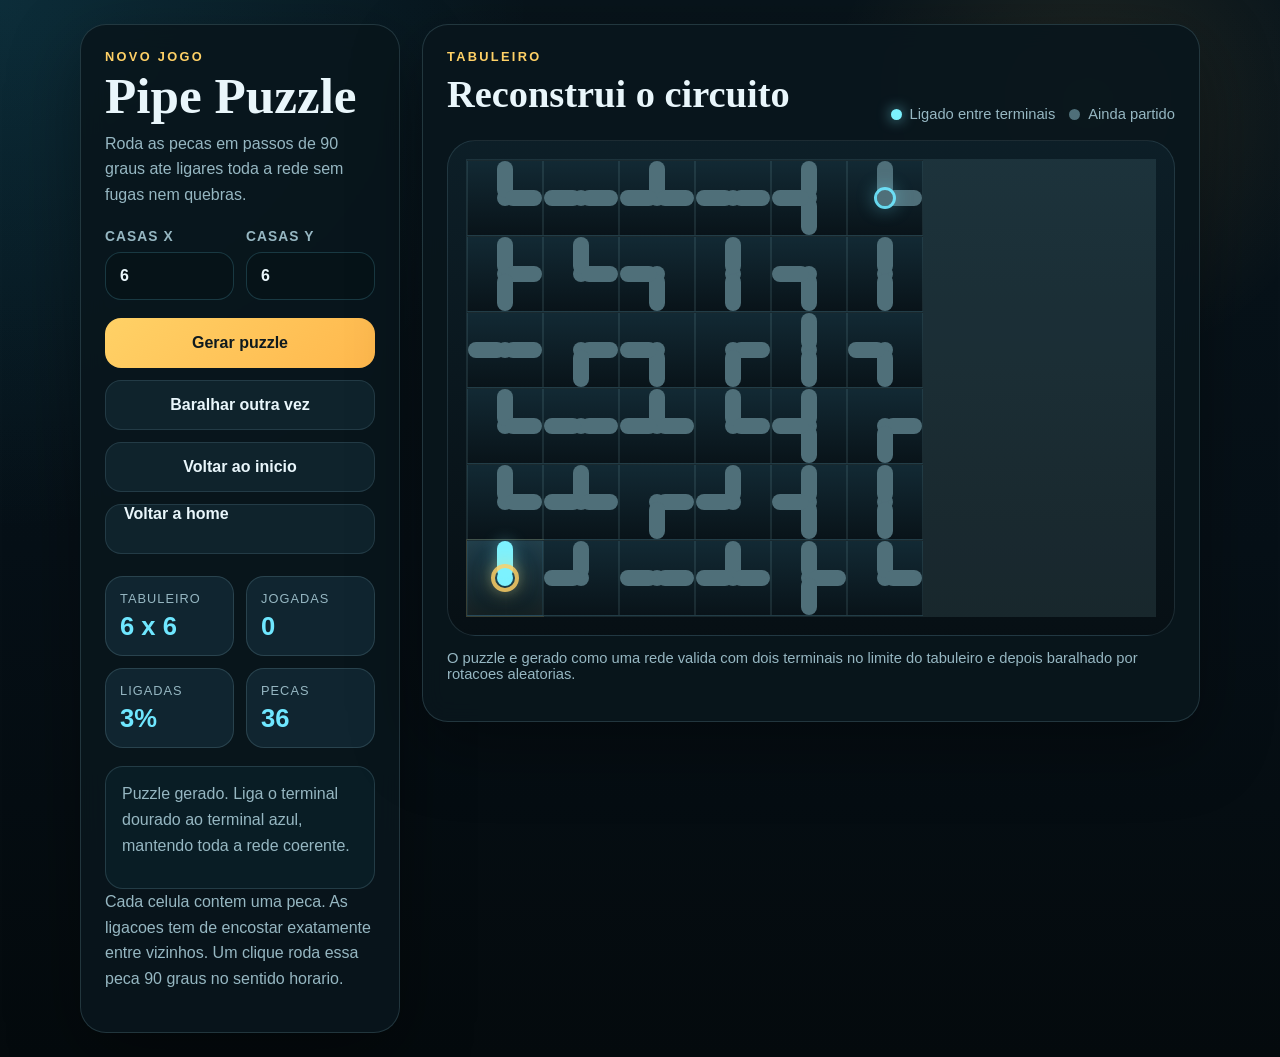
==== games/pipe_puzzle.html @ b2ec16dc "Add pipe puzzle game and portfolio homepage" ====
<!DOCTYPE html>
<html lang="pt">
<head>
  <meta charset="UTF-8" />
  <meta name="viewport" content="width=device-width, initial-scale=1.0" />
  <title>Pipe Puzzle</title>
  <style>
    :root {
      --bg: #08141b;
      --panel: rgba(9, 22, 29, 0.92);
      --panel-strong: rgba(17, 39, 49, 0.96);
      --line: rgba(129, 173, 186, 0.22);
      --text: #e9f6fb;
      --muted: #96b7c2;
      --cyan: #6fe7ff;
      --gold: #ffd166;
      --pipe-off: #4f6f79;
      --pipe-on: #7cf2ff;
      --shadow: 0 24px 70px rgba(0, 0, 0, 0.35);
      --radius: 26px;
    }

    * {
      box-sizing: border-box;
    }

    body {
      margin: 0;
      min-height: 100vh;
      font-family: Georgia, "Times New Roman", serif;
      color: var(--text);
      background:
        radial-gradient(circle at top left, rgba(39, 199, 243, 0.14), transparent 32%),
        radial-gradient(circle at 85% 10%, rgba(255, 209, 102, 0.1), transparent 18%),
        linear-gradient(180deg, var(--bg) 0%, #061017 52%, #040a0d 100%);
      padding: 24px;
    }

    a {
      color: inherit;
      text-decoration: none;
    }

    .app {
      width: min(1120px, 100%);
      margin: 0 auto;
      display: grid;
      grid-template-columns: 320px minmax(0, 1fr);
      gap: 22px;
      align-items: start;
    }

    .panel {
      background: var(--panel);
      border: 1px solid var(--line);
      border-radius: var(--radius);
      box-shadow: var(--shadow);
      backdrop-filter: blur(12px);
    }

    .sidebar {
      padding: 24px;
      position: sticky;
      top: 24px;
    }

    .eyebrow {
      margin: 0 0 8px;
      color: var(--gold);
      font-size: 0.8rem;
      text-transform: uppercase;
      letter-spacing: 0.18em;
      font-weight: 700;
      font-family: Arial, sans-serif;
    }

    h1,
    h2,
    p {
      margin-top: 0;
    }

    h1 {
      margin-bottom: 10px;
      font-size: clamp(2.3rem, 4vw, 3.6rem);
      line-height: 0.95;
    }

    .subtitle,
    .note,
    .status-copy {
      color: var(--muted);
      line-height: 1.6;
      font-family: Arial, sans-serif;
    }

    .control-grid {
      display: grid;
      grid-template-columns: 1fr 1fr;
      gap: 12px;
      margin: 22px 0 16px;
    }

    .control {
      display: flex;
      flex-direction: column;
      gap: 8px;
    }

    .control label {
      color: var(--muted);
      font-family: Arial, sans-serif;
      font-size: 0.86rem;
      text-transform: uppercase;
      letter-spacing: 0.08em;
      font-weight: 700;
    }

    .control input {
      width: 100%;
      border: 1px solid rgba(111, 231, 255, 0.18);
      background: rgba(7, 19, 25, 0.9);
      color: var(--text);
      border-radius: 16px;
      padding: 14px;
      font-size: 1rem;
      font-weight: 700;
      font-family: Arial, sans-serif;
    }

    .actions,
    .stats {
      display: grid;
      gap: 12px;
    }

    .actions {
      margin: 18px 0 22px;
    }

    .btn {
      border: 0;
      border-radius: 16px;
      min-height: 50px;
      padding: 0 18px;
      cursor: pointer;
      font-size: 1rem;
      font-weight: 700;
      transition: background 140ms ease, opacity 140ms ease;
      font-family: Arial, sans-serif;
    }

    .btn.primary {
      background: linear-gradient(135deg, var(--gold), #ffb84d);
      color: #0f1a1e;
    }

    .btn.secondary {
      background: rgba(16, 36, 46, 0.95);
      color: var(--text);
      border: 1px solid rgba(129, 173, 186, 0.18);
    }

    .stats {
      grid-template-columns: 1fr 1fr;
      margin-bottom: 18px;
    }

    .card {
      background: var(--panel-strong);
      border: 1px solid var(--line);
      border-radius: 18px;
      padding: 14px;
    }

    .card-label {
      color: var(--muted);
      font-size: 0.8rem;
      text-transform: uppercase;
      letter-spacing: 0.08em;
      font-family: Arial, sans-serif;
      margin-bottom: 6px;
    }

    .card-value {
      font-size: 1.6rem;
      color: var(--cyan);
      font-weight: 700;
      font-family: Arial, sans-serif;
    }

    .status {
      padding: 14px 16px;
      border-radius: 18px;
      background: rgba(10, 30, 38, 0.95);
      border: 1px solid var(--line);
      min-height: 82px;
      display: flex;
      align-items: center;
    }

    .status.win {
      background: rgba(11, 143, 118, 0.2);
      border-color: rgba(111, 231, 255, 0.28);
    }

    .board-panel {
      padding: 24px;
    }

    .topbar {
      display: flex;
      justify-content: space-between;
      gap: 16px;
      align-items: end;
      margin-bottom: 18px;
    }

    .topbar h2 {
      font-size: clamp(1.7rem, 3vw, 2.5rem);
      margin-bottom: 6px;
    }

    .legend {
      display: flex;
      gap: 14px;
      flex-wrap: wrap;
      color: var(--muted);
      font-family: Arial, sans-serif;
      font-size: 0.92rem;
    }

    .legend span {
      display: inline-flex;
      align-items: center;
      gap: 8px;
    }

    .legend-dot {
      width: 11px;
      height: 11px;
      border-radius: 999px;
    }

    .legend-dot.connected {
      background: var(--pipe-on);
      box-shadow: 0 0 14px rgba(124, 242, 255, 0.7);
    }

    .legend-dot.disconnected {
      background: var(--pipe-off);
    }

    .board-frame {
      background:
        linear-gradient(180deg, rgba(13, 31, 40, 0.98), rgba(7, 16, 21, 0.98)),
        repeating-linear-gradient(
          45deg,
          rgba(111, 231, 255, 0.02) 0,
          rgba(111, 231, 255, 0.02) 12px,
          transparent 12px,
          transparent 24px
        );
      border-radius: 28px;
      border: 1px solid rgba(129, 173, 186, 0.18);
      padding: 18px;
      overflow: auto;
    }

    .board {
      display: grid;
      gap: 0;
      justify-content: start;
      background: rgba(129, 173, 186, 0.14);
      padding: 1px;
    }

    .tile {
      position: relative;
      width: var(--tile-size, 72px);
      aspect-ratio: 1;
      border: 1px solid rgba(129, 173, 186, 0.14);
      border-radius: 0;
      background: linear-gradient(180deg, rgba(18, 41, 52, 0.96), rgba(8, 18, 24, 0.96));
      cursor: pointer;
      transition: background 140ms ease, border-color 140ms ease;
      padding: 0;
    }

    .tile:hover {
      background: linear-gradient(180deg, rgba(24, 52, 65, 0.98), rgba(11, 24, 31, 0.98));
      border-color: rgba(111, 231, 255, 0.24);
      z-index: 2;
    }

    .tile.connected {
      background: linear-gradient(180deg, rgba(23, 56, 74, 0.98), rgba(11, 25, 32, 0.98));
      box-shadow: inset 0 0 0 1px rgba(124, 242, 255, 0.08);
    }

    .tile.origin {
      box-shadow: 0 0 0 1px rgba(255, 209, 102, 0.14), inset 0 0 26px rgba(255, 209, 102, 0.08);
    }

    .pipe-core,
    .pipe-arm {
      position: absolute;
      background: var(--pipe-off);
      transition: background 180ms ease, box-shadow 180ms ease;
      border-radius: 999px;
      z-index: 1;
    }

    .tile.connected .pipe-core,
    .tile.connected .pipe-arm {
      background: var(--pipe-on);
      box-shadow: 0 0 16px rgba(124, 242, 255, 0.36);
    }

    .pipe-core {
      top: 50%;
      left: 50%;
      width: 16px;
      height: 16px;
      transform: translate(-50%, -50%);
    }

    .pipe-arm.top,
    .pipe-arm.bottom {
      left: 50%;
      width: 16px;
      transform: translateX(-50%);
    }

    .pipe-arm.left,
    .pipe-arm.right {
      top: 50%;
      height: 16px;
      transform: translateY(-50%);
    }

    .pipe-arm.top {
      top: 0;
      height: 50%;
    }

    .pipe-arm.right {
      right: 0;
      width: 50%;
    }

    .pipe-arm.bottom {
      bottom: 0;
      height: 50%;
    }

    .pipe-arm.left {
      left: 0;
      width: 50%;
    }

    .pipe-origin,
    .pipe-target {
      position: absolute;
      top: 50%;
      left: 50%;
      border-radius: 999px;
      transform: translate(-50%, -50%);
      z-index: 2;
      pointer-events: none;
    }

    .pipe-origin {
      width: 28px;
      height: 28px;
      border: 4px solid rgba(255, 209, 102, 0.85);
      box-shadow: 0 0 20px rgba(255, 209, 102, 0.45);
    }

    .pipe-target {
      width: 22px;
      height: 22px;
      border: 3px solid rgba(111, 231, 255, 0.92);
      box-shadow: 0 0 18px rgba(111, 231, 255, 0.36);
    }

    .footer {
      margin-top: 14px;
      color: var(--muted);
      font-family: Arial, sans-serif;
      font-size: 0.92rem;
    }

    @media (max-width: 980px) {
      .app {
        grid-template-columns: 1fr;
      }

      .sidebar {
        position: static;
      }
    }

    @media (max-width: 720px) {
      body {
        padding: 12px;
      }

      .sidebar,
      .board-panel {
        padding: 18px;
      }

      .topbar {
        flex-direction: column;
        align-items: start;
      }

      .stats {
        grid-template-columns: 1fr;
      }
    }
  </style>
</head>
<body>
  <main class="app">
    <aside class="panel sidebar">
      <p class="eyebrow">Novo jogo</p>
      <h1>Pipe Puzzle</h1>
      <p class="subtitle">
        Roda as pecas em passos de 90 graus ate ligares toda a rede sem fugas nem quebras.
      </p>

      <div class="control-grid">
        <div class="control">
          <label for="widthInput">Casas X</label>
          <input id="widthInput" type="number" min="3" max="12" value="6" />
        </div>
        <div class="control">
          <label for="heightInput">Casas Y</label>
          <input id="heightInput" type="number" min="3" max="12" value="6" />
        </div>
      </div>

      <div class="actions">
        <button class="btn primary" id="newGameBtn">Gerar puzzle</button>
        <button class="btn secondary" id="shuffleBtn">Baralhar outra vez</button>
        <button class="btn secondary" id="resetBtn">Voltar ao inicio</button>
        <a class="btn secondary" href="../index.html">Voltar a home</a>
      </div>

      <section class="stats" aria-label="Estatisticas">
        <div class="card">
          <div class="card-label">Tabuleiro</div>
          <div class="card-value" id="sizeStat">6 x 6</div>
        </div>
        <div class="card">
          <div class="card-label">Jogadas</div>
          <div class="card-value" id="movesStat">0</div>
        </div>
        <div class="card">
          <div class="card-label">Ligadas</div>
          <div class="card-value" id="connectedStat">0%</div>
        </div>
        <div class="card">
          <div class="card-label">Pecas</div>
          <div class="card-value" id="pieceStat">0</div>
        </div>
      </section>

      <section class="status" id="statusBox">
        <p class="status-copy" id="statusText">
          Gera um tabuleiro e roda as pecas ate que toda a canalizacao fique corretamente ligada.
        </p>
      </section>

      <p class="note">
        Cada celula contem uma peca. As ligacoes tem de encostar exatamente entre vizinhos.
        Um clique roda essa peca 90 graus no sentido horario.
      </p>
    </aside>

    <section class="panel board-panel">
      <div class="topbar">
        <div>
          <p class="eyebrow">Tabuleiro</p>
          <h2>Reconstrui o circuito</h2>
        </div>
        <div class="legend" aria-label="Legenda">
          <span><i class="legend-dot connected"></i> Ligado entre terminais</span>
          <span><i class="legend-dot disconnected"></i> Ainda partido</span>
        </div>
      </div>

      <div class="board-frame">
        <div class="board" id="board" aria-label="Tabuleiro Pipe Puzzle"></div>
      </div>

      <p class="footer">
        O puzzle e gerado como uma rede valida com dois terminais no limite do tabuleiro e depois baralhado por rotacoes aleatorias.
      </p>
    </section>
  </main>

  <script>
    const DIRS = [
      { dr: -1, dc: 0, bit: 1, opposite: 4, className: "top" },
      { dr: 0, dc: 1, bit: 2, opposite: 8, className: "right" },
      { dr: 1, dc: 0, bit: 4, opposite: 1, className: "bottom" },
      { dr: 0, dc: -1, bit: 8, opposite: 2, className: "left" }
    ];

    class PipePuzzleGame {
      constructor() {
        this.boardEl = document.getElementById("board");
        this.widthInput = document.getElementById("widthInput");
        this.heightInput = document.getElementById("heightInput");
        this.statusBox = document.getElementById("statusBox");
        this.statusText = document.getElementById("statusText");
        this.sizeStat = document.getElementById("sizeStat");
        this.movesStat = document.getElementById("movesStat");
        this.connectedStat = document.getElementById("connectedStat");
        this.pieceStat = document.getElementById("pieceStat");
        this.rows = 6;
        this.cols = 6;
        this.moves = 0;
        this.origin = { row: 0, col: 0 };
        this.target = { row: 0, col: 0 };
        this.solution = [];
        this.board = [];
        this.startBoard = [];
        this.connected = [];
        this.bindEvents();
        this.generateGame();
      }

      bindEvents() {
        document.getElementById("newGameBtn").addEventListener("click", () => {
          this.generateGame();
        });

        document.getElementById("shuffleBtn").addEventListener("click", () => {
          if (!this.solution.length) return;
          this.shuffleFromSolution();
        });

        document.getElementById("resetBtn").addEventListener("click", () => {
          if (!this.startBoard.length) return;
          this.board = this.startBoard.map((row) => [...row]);
          this.moves = 0;
          this.refresh();
        });
      }

      generateGame() {
        this.cols = this.clampDimension(this.widthInput.value, 6);
        this.rows = this.clampDimension(this.heightInput.value, 6);
        this.widthInput.value = this.cols;
        this.heightInput.value = this.rows;
        this.solution = this.buildSolvedBoard(this.rows, this.cols);
        this.moves = 0;
        this.shuffleFromSolution();
      }

      clampDimension(value, fallback) {
        const parsed = Number(value);
        if (!Number.isFinite(parsed)) return fallback;
        return Math.max(3, Math.min(12, Math.round(parsed)));
      }

      buildSolvedBoard(rows, cols) {
        const board = Array.from({ length: rows }, () => Array(cols).fill(0));
        const visited = Array.from({ length: rows }, () => Array(cols).fill(false));
        const stack = [];
        const endpoints = this.pickBoundaryEndpoints(rows, cols);
        const startRow = endpoints.origin.row;
        const startCol = endpoints.origin.col;
        this.origin = endpoints.origin;
        this.target = endpoints.target;
        visited[startRow][startCol] = true;
        stack.push([startRow, startCol]);

        while (stack.length) {
          const [row, col] = stack[stack.length - 1];
          const neighbors = this.shuffle(
            DIRS.filter((dir) => {
              const nr = row + dir.dr;
              const nc = col + dir.dc;
              return nr >= 0 && nr < rows && nc >= 0 && nc < cols && !visited[nr][nc];
            })
          );

          if (!neighbors.length) {
            stack.pop();
            continue;
          }

          const next = neighbors[0];
          const nr = row + next.dr;
          const nc = col + next.dc;
          visited[nr][nc] = true;
          board[row][col] |= next.bit;
          board[nr][nc] |= next.opposite;
          stack.push([nr, nc]);
        }

        this.removeDeadEnds(board, rows, cols);
        return board;
      }

      removeDeadEnds(board, rows, cols) {
        let changed = true;

        while (changed) {
          changed = false;

          for (let row = 0; row < rows; row++) {
            for (let col = 0; col < cols; col++) {
              const degree = this.countConnections(board[row][col]);
              if (degree !== 1) continue;
              if (this.isEndpoint(row, col)) continue;

              const candidates = this.shuffle(
                DIRS.filter((dir) => {
                  const nr = row + dir.dr;
                  const nc = col + dir.dc;
                  if (nr < 0 || nr >= rows || nc < 0 || nc >= cols) return false;
                  return !(board[row][col] & dir.bit);
                })
              );

              const preferred = candidates.find((dir) => {
                const nr = row + dir.dr;
                const nc = col + dir.dc;
                return this.countConnections(board[nr][nc]) !== 1;
              });

              const chosen = preferred || candidates[0];
              if (!chosen) continue;

              const nr = row + chosen.dr;
              const nc = col + chosen.dc;
              board[row][col] |= chosen.bit;
              board[nr][nc] |= chosen.opposite;
              changed = true;
            }
          }
        }
      }

      pickBoundaryEndpoints(rows, cols) {
        const boundary = [];

        for (let row = 0; row < rows; row++) {
          for (let col = 0; col < cols; col++) {
            if (row === 0 || row === rows - 1 || col === 0 || col === cols - 1) {
              boundary.push({ row, col });
            }
          }
        }

        const origin = boundary[Math.floor(Math.random() * boundary.length)];
        const farCandidates = boundary
          .filter((cell) => !(cell.row === origin.row && cell.col === origin.col))
          .map((cell) => ({
            ...cell,
            distance: Math.abs(cell.row - origin.row) + Math.abs(cell.col - origin.col)
          }))
          .sort((a, b) => b.distance - a.distance);

        const topBand = farCandidates.filter((cell) => cell.distance === farCandidates[0].distance);
        const target = topBand[Math.floor(Math.random() * topBand.length)];

        return { origin, target: { row: target.row, col: target.col } };
      }

      shuffleFromSolution() {
        const shuffled = this.solution.map((row, rowIndex) =>
          row.map((mask, colIndex) => {
            const piece = this.canonicalPiece(mask);
            let rotations = Math.floor(Math.random() * 4);

            if (rowIndex === this.origin.row && colIndex === this.origin.col) {
              rotations = (rotations + 1 + (piece === 5 ? 1 : 0)) % 4;
            }

            return this.rotateMask(mask, rotations);
          })
        );

        this.board = shuffled;
        this.startBoard = shuffled.map((row) => [...row]);

        if (this.checkSolved()) {
          this.shuffleFromSolution();
          return;
        }

        this.refresh();
      }

      canonicalPiece(mask) {
        const rotations = new Set();
        let current = mask;
        for (let i = 0; i < 4; i++) {
          rotations.add(current);
          current = this.rotateMask(current, 1);
        }
        return Math.min(...rotations);
      }

      rotateMask(mask, turns = 1) {
        let result = mask;
        for (let i = 0; i < turns; i++) {
          const next =
            ((result & 8) ? 1 : 0) |
            ((result & 1) ? 2 : 0) |
            ((result & 2) ? 4 : 0) |
            ((result & 4) ? 8 : 0);
          result = next;
        }
        return result;
      }

      countConnections(mask) {
        let count = 0;
        for (const dir of DIRS) {
          if (mask & dir.bit) count++;
        }
        return count;
      }

      isEndpoint(row, col) {
        return (
          (row === this.origin.row && col === this.origin.col) ||
          (row === this.target.row && col === this.target.col)
        );
      }

      refresh() {
        const analysis = this.analyzeBoard();
        this.connected = analysis.connected;
        this.renderBoard();
        this.updateStats(analysis);
        this.updateStatus(analysis);
      }

      analyzeBoard() {
        const connected = Array.from({ length: this.rows }, () => Array(this.cols).fill(false));
        const queue = [[this.origin.row, this.origin.col]];
        connected[this.origin.row][this.origin.col] = true;

        while (queue.length) {
          const [row, col] = queue.shift();
          const mask = this.board[row][col];

          for (const dir of DIRS) {
            if (!(mask & dir.bit)) continue;
            const nr = row + dir.dr;
            const nc = col + dir.dc;
            if (nr < 0 || nr >= this.rows || nc < 0 || nc >= this.cols) continue;
            if (!(this.board[nr][nc] & dir.opposite)) continue;
            if (!connected[nr][nc]) {
              connected[nr][nc] = true;
              queue.push([nr, nc]);
            }
          }
        }

        let validEdges = true;
        let connectedCount = 0;

        for (let row = 0; row < this.rows; row++) {
          for (let col = 0; col < this.cols; col++) {
            if (connected[row][col]) connectedCount++;

            const mask = this.board[row][col];
            for (const dir of DIRS) {
              if (!(mask & dir.bit)) continue;
              const nr = row + dir.dr;
              const nc = col + dir.dc;
              if (nr < 0 || nr >= this.rows || nc < 0 || nc >= this.cols) {
                validEdges = false;
                continue;
              }
              if (!(this.board[nr][nc] & dir.opposite)) {
                validEdges = false;
              }
            }
          }
        }

        return {
          connected,
          connectedCount,
          total: this.rows * this.cols,
          solved: validEdges && connectedCount === this.rows * this.cols
        };
      }

      renderBoard() {
        const tileSize = this.computeTileSize();
        this.boardEl.style.setProperty("--tile-size", `${tileSize}px`);
        this.boardEl.style.gridTemplateColumns = `repeat(${this.cols}, ${tileSize}px)`;
        this.boardEl.innerHTML = "";

        for (let row = 0; row < this.rows; row++) {
          for (let col = 0; col < this.cols; col++) {
            const mask = this.board[row][col];
            const tile = document.createElement("button");
            tile.type = "button";
            tile.className = "tile";

            if (this.connected[row][col]) {
              tile.classList.add("connected");
            }

            if (row === this.origin.row && col === this.origin.col) {
              tile.classList.add("origin");
            }

            tile.setAttribute("aria-label", `Peca ${col + 1}, ${row + 1}`);
            tile.addEventListener("click", () => this.rotateTile(row, col));

            const core = document.createElement("span");
            core.className = "pipe-core";
            tile.appendChild(core);

            for (const dir of DIRS) {
              if (!(mask & dir.bit)) continue;
              const arm = document.createElement("span");
              arm.className = `pipe-arm ${dir.className}`;
              tile.appendChild(arm);
            }

            if (row === this.origin.row && col === this.origin.col) {
              const originBadge = document.createElement("span");
              originBadge.className = "pipe-origin";
              tile.appendChild(originBadge);
            }

            if (row === this.target.row && col === this.target.col) {
              const targetBadge = document.createElement("span");
              targetBadge.className = "pipe-target";
              tile.appendChild(targetBadge);
            }

            this.boardEl.appendChild(tile);
          }
        }
      }

      computeTileSize() {
        const largest = Math.max(this.rows, this.cols);
        return Math.max(44, Math.min(76, Math.floor(520 / largest)));
      }

      rotateTile(row, col) {
        this.board[row][col] = this.rotateMask(this.board[row][col], 1);
        this.moves += 1;
        this.refresh();
      }

      updateStats(analysis) {
        this.sizeStat.textContent = `${this.cols} x ${this.rows}`;
        this.movesStat.textContent = this.moves;
        this.connectedStat.textContent = `${Math.round((analysis.connectedCount / analysis.total) * 100)}%`;
        this.pieceStat.textContent = analysis.total;
      }

      updateStatus(analysis) {
        this.statusBox.classList.toggle("win", analysis.solved);

        if (analysis.solved) {
          this.statusText.textContent = `Rede concluida. Ligaste ${analysis.total} pecas entre os dois terminais em ${this.moves} jogadas.`;
          return;
        }

        const missing = analysis.total - analysis.connectedCount;
        if (this.moves === 0) {
          this.statusText.textContent = "Puzzle gerado. Liga o terminal dourado ao terminal azul, mantendo toda a rede coerente.";
          return;
        }

        this.statusText.textContent = `Existem ${analysis.connectedCount} pecas ligadas a partir do terminal inicial e ${missing} ainda fora da rede.`;
      }

      checkSolved() {
        return this.analyzeBoard().solved;
      }

      shuffle(items) {
        const result = [...items];
        for (let i = result.length - 1; i > 0; i--) {
          const j = Math.floor(Math.random() * (i + 1));
          [result[i], result[j]] = [result[j], result[i]];
        }
        return result;
      }
    }

    new PipePuzzleGame();
  </script>
</body>
</html>
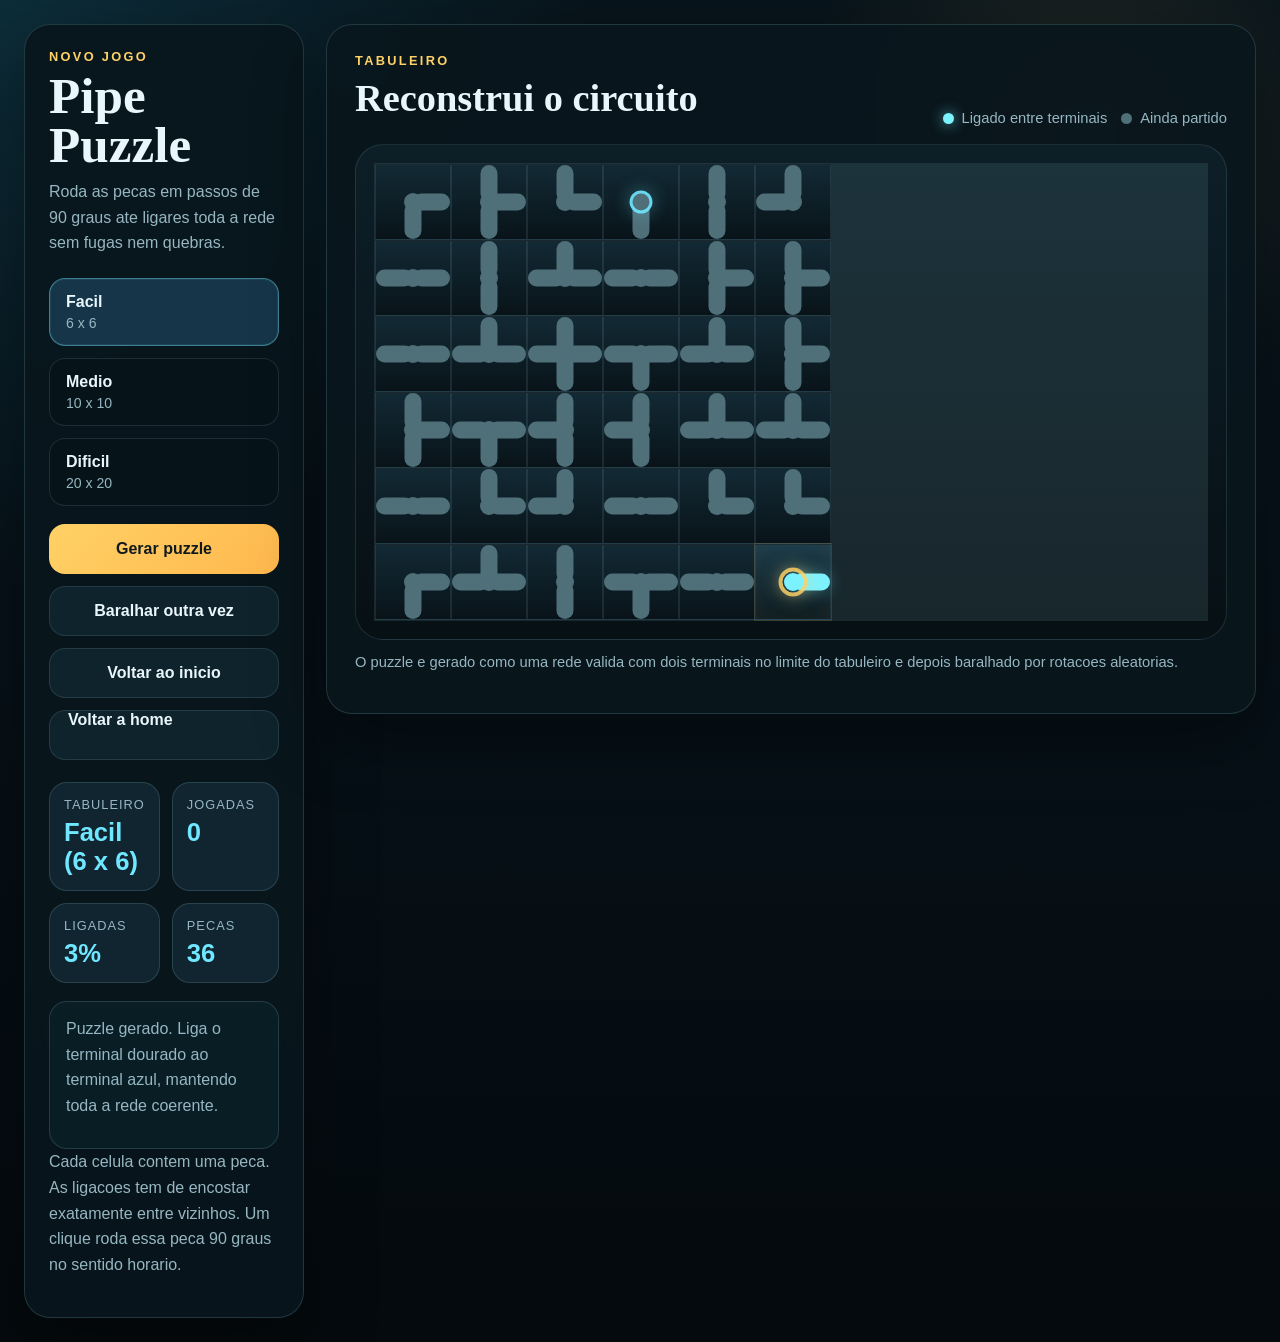
==== commit 4276f8dc: "Improve pipe puzzle generation and difficulty presets" ====
--- a/games/pipe_puzzle.html
+++ b/games/pipe_puzzle.html
@@ -42,10 +42,10 @@
     }
 
     .app {
-      width: min(1120px, 100%);
+      width: min(1280px, 100%);
       margin: 0 auto;
       display: grid;
-      grid-template-columns: 320px minmax(0, 1fr);
+      grid-template-columns: 280px minmax(0, 1fr);
       gap: 22px;
       align-items: start;
     }
@@ -94,38 +94,46 @@
       font-family: Arial, sans-serif;
     }
 
-    .control-grid {
+    .difficulty-grid {
       display: grid;
-      grid-template-columns: 1fr 1fr;
+      grid-template-columns: 1fr;
       gap: 12px;
       margin: 22px 0 16px;
     }
 
-    .control {
-      display: flex;
-      flex-direction: column;
-      gap: 8px;
-    }
-
-    .control label {
-      color: var(--muted);
-      font-family: Arial, sans-serif;
-      font-size: 0.86rem;
-      text-transform: uppercase;
-      letter-spacing: 0.08em;
-      font-weight: 700;
-    }
-
-    .control input {
-      width: 100%;
-      border: 1px solid rgba(111, 231, 255, 0.18);
+    .difficulty-btn {
+      text-align: left;
+      padding: 14px 16px;
+      border-radius: 16px;
+      border: 1px solid rgba(129, 173, 186, 0.18);
       background: rgba(7, 19, 25, 0.9);
       color: var(--text);
-      border-radius: 16px;
-      padding: 14px;
+      cursor: pointer;
+      font-family: Arial, sans-serif;
+      transition: background 140ms ease, border-color 140ms ease, transform 140ms ease;
+    }
+
+    .difficulty-btn:hover {
+      transform: translateY(-1px);
+      border-color: rgba(111, 231, 255, 0.32);
+    }
+
+    .difficulty-btn.active {
+      background: rgba(23, 56, 74, 0.96);
+      border-color: rgba(111, 231, 255, 0.42);
+      box-shadow: inset 0 0 0 1px rgba(124, 242, 255, 0.08);
+    }
+
+    .difficulty-title {
+      display: block;
       font-size: 1rem;
-      font-weight: 700;
-      font-family: Arial, sans-serif;
+      font-weight: 800;
+      margin-bottom: 4px;
+    }
+
+    .difficulty-meta {
+      color: var(--muted);
+      font-size: 0.88rem;
     }
 
     .actions,
@@ -205,7 +213,7 @@
     }
 
     .board-panel {
-      padding: 24px;
+      padding: 28px;
     }
 
     .topbar {
@@ -320,22 +328,22 @@
     .pipe-core {
       top: 50%;
       left: 50%;
-      width: 16px;
-      height: 16px;
+      width: var(--pipe-core-size, 16px);
+      height: var(--pipe-core-size, 16px);
       transform: translate(-50%, -50%);
     }
 
     .pipe-arm.top,
     .pipe-arm.bottom {
       left: 50%;
-      width: 16px;
+      width: var(--pipe-thickness, 16px);
       transform: translateX(-50%);
     }
 
     .pipe-arm.left,
     .pipe-arm.right {
       top: 50%;
-      height: 16px;
+      height: var(--pipe-thickness, 16px);
       transform: translateY(-50%);
     }
 
@@ -371,16 +379,16 @@
     }
 
     .pipe-origin {
-      width: 28px;
-      height: 28px;
-      border: 4px solid rgba(255, 209, 102, 0.85);
+      width: var(--origin-size, 28px);
+      height: var(--origin-size, 28px);
+      border: var(--origin-ring, 4px) solid rgba(255, 209, 102, 0.85);
       box-shadow: 0 0 20px rgba(255, 209, 102, 0.45);
     }
 
     .pipe-target {
-      width: 22px;
-      height: 22px;
-      border: 3px solid rgba(111, 231, 255, 0.92);
+      width: var(--target-size, 22px);
+      height: var(--target-size, 22px);
+      border: var(--target-ring, 3px) solid rgba(111, 231, 255, 0.92);
       box-shadow: 0 0 18px rgba(111, 231, 255, 0.36);
     }
 
@@ -404,11 +412,6 @@
     @media (max-width: 720px) {
       body {
         padding: 12px;
-      }
-
-      .sidebar,
-      .board-panel {
-        padding: 18px;
       }
 
       .topbar {
@@ -431,15 +434,19 @@
         Roda as pecas em passos de 90 graus ate ligares toda a rede sem fugas nem quebras.
       </p>
 
-      <div class="control-grid">
-        <div class="control">
-          <label for="widthInput">Casas X</label>
-          <input id="widthInput" type="number" min="3" max="12" value="6" />
-        </div>
-        <div class="control">
-          <label for="heightInput">Casas Y</label>
-          <input id="heightInput" type="number" min="3" max="12" value="6" />
-        </div>
+      <div class="difficulty-grid" aria-label="Dificuldade">
+        <button class="difficulty-btn active" data-difficulty="easy" type="button">
+          <span class="difficulty-title">Facil</span>
+          <span class="difficulty-meta">6 x 6</span>
+        </button>
+        <button class="difficulty-btn" data-difficulty="medium" type="button">
+          <span class="difficulty-title">Medio</span>
+          <span class="difficulty-meta">10 x 10</span>
+        </button>
+        <button class="difficulty-btn" data-difficulty="hard" type="button">
+          <span class="difficulty-title">Dificil</span>
+          <span class="difficulty-meta">20 x 20</span>
+        </button>
       </div>
 
       <div class="actions">
@@ -513,8 +520,6 @@
     class PipePuzzleGame {
       constructor() {
         this.boardEl = document.getElementById("board");
-        this.widthInput = document.getElementById("widthInput");
-        this.heightInput = document.getElementById("heightInput");
         this.statusBox = document.getElementById("statusBox");
         this.statusText = document.getElementById("statusText");
         this.sizeStat = document.getElementById("sizeStat");
@@ -523,6 +528,12 @@
         this.pieceStat = document.getElementById("pieceStat");
         this.rows = 6;
         this.cols = 6;
+        this.difficulties = {
+          easy: { rows: 6, cols: 6, label: "Facil" },
+          medium: { rows: 10, cols: 10, label: "Medio" },
+          hard: { rows: 20, cols: 20, label: "Dificil" }
+        };
+        this.difficulty = "easy";
         this.moves = 0;
         this.origin = { row: 0, col: 0 };
         this.target = { row: 0, col: 0 };
@@ -535,6 +546,15 @@
       }
 
       bindEvents() {
+        document.querySelectorAll(".difficulty-btn").forEach((button) => {
+          button.addEventListener("click", () => {
+            document.querySelectorAll(".difficulty-btn").forEach((item) => item.classList.remove("active"));
+            button.classList.add("active");
+            this.difficulty = button.dataset.difficulty;
+            this.generateGame();
+          });
+        });
+
         document.getElementById("newGameBtn").addEventListener("click", () => {
           this.generateGame();
         });
@@ -553,32 +573,85 @@
       }
 
       generateGame() {
-        this.cols = this.clampDimension(this.widthInput.value, 6);
-        this.rows = this.clampDimension(this.heightInput.value, 6);
-        this.widthInput.value = this.cols;
-        this.heightInput.value = this.rows;
+        const preset = this.difficulties[this.difficulty] || this.difficulties.easy;
+        this.cols = preset.cols;
+        this.rows = preset.rows;
         this.solution = this.buildSolvedBoard(this.rows, this.cols);
         this.moves = 0;
         this.shuffleFromSolution();
       }
 
-      clampDimension(value, fallback) {
-        const parsed = Number(value);
-        if (!Number.isFinite(parsed)) return fallback;
-        return Math.max(3, Math.min(12, Math.round(parsed)));
-      }
-
       buildSolvedBoard(rows, cols) {
+        const maxAttempts = 48;
+        let fallback = null;
+
+        for (let attempt = 0; attempt < maxAttempts; attempt++) {
+          const candidate = this.buildCandidateBoard(rows, cols);
+          if (!candidate) continue;
+
+          const quality = this.evaluateCandidateBoard(candidate.board, rows, cols, candidate.origin, candidate.target);
+          if (!fallback || quality.score > fallback.quality.score) {
+            fallback = { ...candidate, quality };
+          }
+
+          if (quality.accepted) {
+            this.origin = candidate.origin;
+            this.target = candidate.target;
+            return candidate.board;
+          }
+        }
+
+        if (!fallback) {
+          const boundary = this.getBoundaryCells(rows, cols);
+          const seed = boundary[0];
+          const board = this.buildRandomTree(rows, cols, seed);
+          const leaves = this.getBoundaryLeaves(board, rows, cols);
+          const endpoints = this.pickLeafEndpoints(leaves.length >= 2 ? leaves : boundary);
+          this.origin = endpoints.origin;
+          this.target = endpoints.target;
+          this.removeDeadEnds(board, rows, cols);
+          return board;
+        }
+
+        this.origin = fallback.origin;
+        this.target = fallback.target;
+        return fallback.board;
+      }
+
+      buildCandidateBoard(rows, cols) {
+        const boundary = this.getBoundaryCells(rows, cols);
+        const seed = boundary[Math.floor(Math.random() * boundary.length)];
+        const board = this.buildRandomTree(rows, cols, seed);
+        const leaves = this.getBoundaryLeaves(board, rows, cols);
+
+        if (leaves.length < 2) {
+          return null;
+        }
+
+        const endpoints = this.pickLeafEndpoints(leaves);
+        this.origin = endpoints.origin;
+        this.target = endpoints.target;
+
+        this.removeDeadEnds(board, rows, cols);
+        this.addCycleEdges(board, rows, cols);
+        this.removeDeadEnds(board, rows, cols);
+
+        if (!this.hasValidEndpointShape(board)) {
+          return null;
+        }
+
+        return {
+          board,
+          origin: { ...this.origin },
+          target: { ...this.target }
+        };
+      }
+
+      buildRandomTree(rows, cols, start) {
         const board = Array.from({ length: rows }, () => Array(cols).fill(0));
         const visited = Array.from({ length: rows }, () => Array(cols).fill(false));
-        const stack = [];
-        const endpoints = this.pickBoundaryEndpoints(rows, cols);
-        const startRow = endpoints.origin.row;
-        const startCol = endpoints.origin.col;
-        this.origin = endpoints.origin;
-        this.target = endpoints.target;
-        visited[startRow][startCol] = true;
-        stack.push([startRow, startCol]);
+        const stack = [[start.row, start.col]];
+        visited[start.row][start.col] = true;
 
         while (stack.length) {
           const [row, col] = stack[stack.length - 1];
@@ -604,7 +677,6 @@
           stack.push([nr, nc]);
         }
 
-        this.removeDeadEnds(board, rows, cols);
         return board;
       }
 
@@ -648,7 +720,62 @@
         }
       }
 
-      pickBoundaryEndpoints(rows, cols) {
+      addCycleEdges(board, rows, cols) {
+        const targetCycles = Math.max(2, Math.round((rows * cols) / 9));
+        let remaining = targetCycles;
+
+        while (remaining > 0) {
+          const candidates = this.collectCycleCandidates(board, rows, cols);
+          if (!candidates.length) break;
+
+          const chosen = this.pickWeighted(candidates);
+          const { row, col, dir } = chosen;
+          const nr = row + dir.dr;
+          const nc = col + dir.dc;
+
+          board[row][col] |= dir.bit;
+          board[nr][nc] |= dir.opposite;
+          remaining--;
+        }
+      }
+
+      collectCycleCandidates(board, rows, cols) {
+        const candidates = [];
+
+        for (let row = 0; row < rows; row++) {
+          for (let col = 0; col < cols; col++) {
+            if (this.isEndpoint(row, col)) continue;
+
+            for (const dir of DIRS) {
+              const nr = row + dir.dr;
+              const nc = col + dir.dc;
+              if (nr < 0 || nr >= rows || nc < 0 || nc >= cols) continue;
+              if (dir.bit === 1 || dir.bit === 8) continue;
+              if (this.isEndpoint(nr, nc)) continue;
+              if (board[row][col] & dir.bit) continue;
+
+              const leftDegree = this.countConnections(board[row][col]);
+              const rightDegree = this.countConnections(board[nr][nc]);
+              if (leftDegree >= 3 && rightDegree >= 3) continue;
+
+              let weight = 1;
+              if (leftDegree === 1) weight += 5;
+              if (rightDegree === 1) weight += 5;
+              if (leftDegree === 2) weight += 3;
+              if (rightDegree === 2) weight += 3;
+              if (!this.isBoundaryCell(row, col, rows, cols)) weight += 2;
+              if (!this.isBoundaryCell(nr, nc, rows, cols)) weight += 2;
+              if (leftDegree === 3 || rightDegree === 3) weight -= 1;
+
+              candidates.push({ row, col, dir, weight: Math.max(1, weight) });
+            }
+          }
+        }
+
+        return candidates;
+      }
+
+      getBoundaryCells(rows, cols) {
         const boundary = [];
 
         for (let row = 0; row < rows; row++) {
@@ -659,8 +786,16 @@
           }
         }
 
-        const origin = boundary[Math.floor(Math.random() * boundary.length)];
-        const farCandidates = boundary
+        return boundary;
+      }
+
+      getBoundaryLeaves(board, rows, cols) {
+        return this.getBoundaryCells(rows, cols).filter((cell) => this.countConnections(board[cell.row][cell.col]) === 1);
+      }
+
+      pickLeafEndpoints(leaves) {
+        const origin = leaves[Math.floor(Math.random() * leaves.length)];
+        const ranked = leaves
           .filter((cell) => !(cell.row === origin.row && cell.col === origin.col))
           .map((cell) => ({
             ...cell,
@@ -668,10 +803,77 @@
           }))
           .sort((a, b) => b.distance - a.distance);
 
-        const topBand = farCandidates.filter((cell) => cell.distance === farCandidates[0].distance);
+        const topBand = ranked.slice(0, Math.max(2, Math.ceil(ranked.length / 4)));
         const target = topBand[Math.floor(Math.random() * topBand.length)];
-
-        return { origin, target: { row: target.row, col: target.col } };
+        return { origin: { row: origin.row, col: origin.col }, target: { row: target.row, col: target.col } };
+      }
+
+      hasValidEndpointShape(board) {
+        return (
+          this.countConnections(board[this.origin.row][this.origin.col]) === 1 &&
+          this.countConnections(board[this.target.row][this.target.col]) === 1
+        );
+      }
+
+      evaluateCandidateBoard(board, rows, cols, origin, target) {
+        const degrees = [];
+        let deadEnds = 0;
+        let ambiguousPieces = 0;
+        let heavyJunctions = 0;
+
+        for (let row = 0; row < rows; row++) {
+          for (let col = 0; col < cols; col++) {
+            const degree = this.countConnections(board[row][col]);
+            degrees.push(degree);
+
+            const isEndpoint = (row === origin.row && col === origin.col) || (row === target.row && col === target.col);
+            if (!isEndpoint && degree === 1) deadEnds++;
+            if (!isEndpoint && (degree === 2 || degree === 3)) ambiguousPieces++;
+            if (degree === 4) heavyJunctions++;
+          }
+        }
+
+        const edges = degrees.reduce((sum, degree) => sum + degree, 0) / 2;
+        const cycles = edges - (rows * cols) + 1;
+        const endpointDistance = Math.abs(origin.row - target.row) + Math.abs(origin.col - target.col);
+        const uniqueness = this.estimateSolutionMultiplicity(board, rows, cols, origin, target);
+
+        const accepted =
+          deadEnds === 0 &&
+          cycles >= Math.max(2, Math.floor((rows + cols) / 4)) &&
+          ambiguousPieces >= Math.floor((rows * cols) * 0.55) &&
+          uniqueness.accepted;
+
+        const score =
+          ambiguousPieces * 8 +
+          cycles * 11 +
+          endpointDistance * 4 -
+          heavyJunctions * 2 -
+          deadEnds * 20 -
+          uniqueness.penalty;
+
+        return { accepted, score };
+      }
+
+      estimateSolutionMultiplicity(board, rows, cols, origin, target) {
+        const cellCount = rows * cols;
+        const exactLimit = cellCount <= 36 ? 2 : 1;
+        const budget = cellCount <= 36 ? 50000 : 12000;
+        const result = this.countSolutionsForBoard(board, rows, cols, origin, target, exactLimit, budget);
+
+        if (result.solutions > 1) {
+          return { accepted: false, penalty: 60 };
+        }
+
+        if (!result.exhaustive && cellCount > 36) {
+          return { accepted: true, penalty: 10 };
+        }
+
+        if (!result.exhaustive) {
+          return { accepted: false, penalty: 25 };
+        }
+
+        return { accepted: result.solutions === 1, penalty: result.solutions === 1 ? 0 : 60 };
       }
 
       shuffleFromSolution() {
@@ -735,6 +937,159 @@
           (row === this.origin.row && col === this.origin.col) ||
           (row === this.target.row && col === this.target.col)
         );
+      }
+
+      isBoundaryCell(row, col, rows, cols) {
+        return row === 0 || row === rows - 1 || col === 0 || col === cols - 1;
+      }
+
+      countSolutionsForBoard(board, rows, cols, origin, target, limit, budget) {
+        const pieceTypes = board.map((row) => row.map((mask) => this.canonicalPiece(mask)));
+        const domains = pieceTypes.map((row, rowIndex) =>
+          row.map((piece, colIndex) => this.buildDomainForCell(piece, rowIndex, colIndex, rows, cols))
+        );
+        const assignments = Array.from({ length: rows }, () => Array(cols).fill(null));
+        const state = { solutions: 0, visited: 0, exhaustive: true };
+
+        const backtrack = () => {
+          if (state.solutions >= limit) return;
+          if (state.visited >= budget) {
+            state.exhaustive = false;
+            return;
+          }
+
+          const choice = this.pickNextCell(assignments, domains, rows, cols);
+          if (!choice) {
+            state.visited++;
+            const solvedBoard = assignments.map((row) => row.slice());
+            if (this.isSolvedAssignment(solvedBoard, rows, cols, origin, target)) {
+              state.solutions++;
+            }
+            return;
+          }
+
+          const { row, col, domain } = choice;
+          for (const orientation of domain) {
+            if (!this.isOrientationConsistent(assignments, domains, rows, cols, row, col, orientation)) continue;
+            assignments[row][col] = orientation;
+            state.visited++;
+            backtrack();
+            assignments[row][col] = null;
+            if (state.solutions >= limit || !state.exhaustive) return;
+          }
+        };
+
+        backtrack();
+        return state;
+      }
+
+      buildDomainForCell(piece, row, col, rows, cols) {
+        const options = [];
+        let current = piece;
+        const seen = new Set();
+
+        for (let i = 0; i < 4; i++) {
+          if (!seen.has(current) && this.isMaskInsideBoard(current, row, col, rows, cols)) {
+            options.push(current);
+            seen.add(current);
+          }
+          current = this.rotateMask(current, 1);
+        }
+
+        return options;
+      }
+
+      isMaskInsideBoard(mask, row, col, rows, cols) {
+        for (const dir of DIRS) {
+          if (!(mask & dir.bit)) continue;
+          const nr = row + dir.dr;
+          const nc = col + dir.dc;
+          if (nr < 0 || nr >= rows || nc < 0 || nc >= cols) return false;
+        }
+        return true;
+      }
+
+      pickNextCell(assignments, domains, rows, cols) {
+        let best = null;
+
+        for (let row = 0; row < rows; row++) {
+          for (let col = 0; col < cols; col++) {
+            if (assignments[row][col] !== null) continue;
+            const domain = domains[row][col].filter((orientation) =>
+              this.isOrientationConsistent(assignments, domains, rows, cols, row, col, orientation)
+            );
+
+            if (!domain.length) {
+              return { row, col, domain: [] };
+            }
+
+            if (!best || domain.length < best.domain.length) {
+              best = { row, col, domain };
+              if (domain.length === 1) return best;
+            }
+          }
+        }
+
+        return best;
+      }
+
+      isOrientationConsistent(assignments, domains, rows, cols, row, col, orientation) {
+        for (const dir of DIRS) {
+          const nr = row + dir.dr;
+          const nc = col + dir.dc;
+          const hasEdge = Boolean(orientation & dir.bit);
+
+          if (nr < 0 || nr >= rows || nc < 0 || nc >= cols) {
+            if (hasEdge) return false;
+            continue;
+          }
+
+          const assignedNeighbor = assignments[nr][nc];
+          if (assignedNeighbor !== null) {
+            const neighborEdge = Boolean(assignedNeighbor & dir.opposite);
+            if (hasEdge !== neighborEdge) return false;
+            continue;
+          }
+
+          const neighborCanMatch = domains[nr][nc].some((neighborOrientation) => {
+            const neighborEdge = Boolean(neighborOrientation & dir.opposite);
+            return neighborEdge === hasEdge;
+          });
+
+          if (!neighborCanMatch) return false;
+        }
+
+        return true;
+      }
+
+      isSolvedAssignment(board, rows, cols, origin, target) {
+        const connected = Array.from({ length: rows }, () => Array(cols).fill(false));
+        const queue = [[origin.row, origin.col]];
+        connected[origin.row][origin.col] = true;
+
+        while (queue.length) {
+          const [row, col] = queue.shift();
+          for (const dir of DIRS) {
+            if (!(board[row][col] & dir.bit)) continue;
+            const nr = row + dir.dr;
+            const nc = col + dir.dc;
+            if (!(board[nr][nc] & dir.opposite)) return false;
+            if (!connected[nr][nc]) {
+              connected[nr][nc] = true;
+              queue.push([nr, nc]);
+            }
+          }
+        }
+
+        if (!connected[target.row][target.col]) return false;
+
+        for (let row = 0; row < rows; row++) {
+          for (let col = 0; col < cols; col++) {
+            if (!connected[row][col]) return false;
+          }
+        }
+
+        return true;
       }
 
       refresh() {
@@ -800,7 +1155,17 @@
 
       renderBoard() {
         const tileSize = this.computeTileSize();
+        const pipeThickness = Math.max(6, Math.round(tileSize * 0.22));
+        const coreSize = Math.max(8, Math.round(pipeThickness * 1.05));
+        const originSize = Math.max(16, Math.round(tileSize * 0.38));
+        const targetSize = Math.max(12, Math.round(tileSize * 0.3));
         this.boardEl.style.setProperty("--tile-size", `${tileSize}px`);
+        this.boardEl.style.setProperty("--pipe-thickness", `${pipeThickness}px`);
+        this.boardEl.style.setProperty("--pipe-core-size", `${coreSize}px`);
+        this.boardEl.style.setProperty("--origin-size", `${originSize}px`);
+        this.boardEl.style.setProperty("--target-size", `${targetSize}px`);
+        this.boardEl.style.setProperty("--origin-ring", `${Math.max(2, Math.round(tileSize * 0.05))}px`);
+        this.boardEl.style.setProperty("--target-ring", `${Math.max(2, Math.round(tileSize * 0.04))}px`);
         this.boardEl.style.gridTemplateColumns = `repeat(${this.cols}, ${tileSize}px)`;
         this.boardEl.innerHTML = "";
 
@@ -852,7 +1217,7 @@
 
       computeTileSize() {
         const largest = Math.max(this.rows, this.cols);
-        return Math.max(44, Math.min(76, Math.floor(520 / largest)));
+        return Math.max(24, Math.min(76, Math.floor(760 / largest)));
       }
 
       rotateTile(row, col) {
@@ -862,7 +1227,7 @@
       }
 
       updateStats(analysis) {
-        this.sizeStat.textContent = `${this.cols} x ${this.rows}`;
+        this.sizeStat.textContent = `${this.difficulties[this.difficulty].label} (${this.cols} x ${this.rows})`;
         this.movesStat.textContent = this.moves;
         this.connectedStat.textContent = `${Math.round((analysis.connectedCount / analysis.total) * 100)}%`;
         this.pieceStat.textContent = analysis.total;
@@ -897,6 +1262,18 @@
         }
         return result;
       }
+
+      pickWeighted(items) {
+        const total = items.reduce((sum, item) => sum + item.weight, 0);
+        let cursor = Math.random() * total;
+
+        for (const item of items) {
+          cursor -= item.weight;
+          if (cursor <= 0) return item;
+        }
+
+        return items[items.length - 1];
+      }
     }
 
     new PipePuzzleGame();
